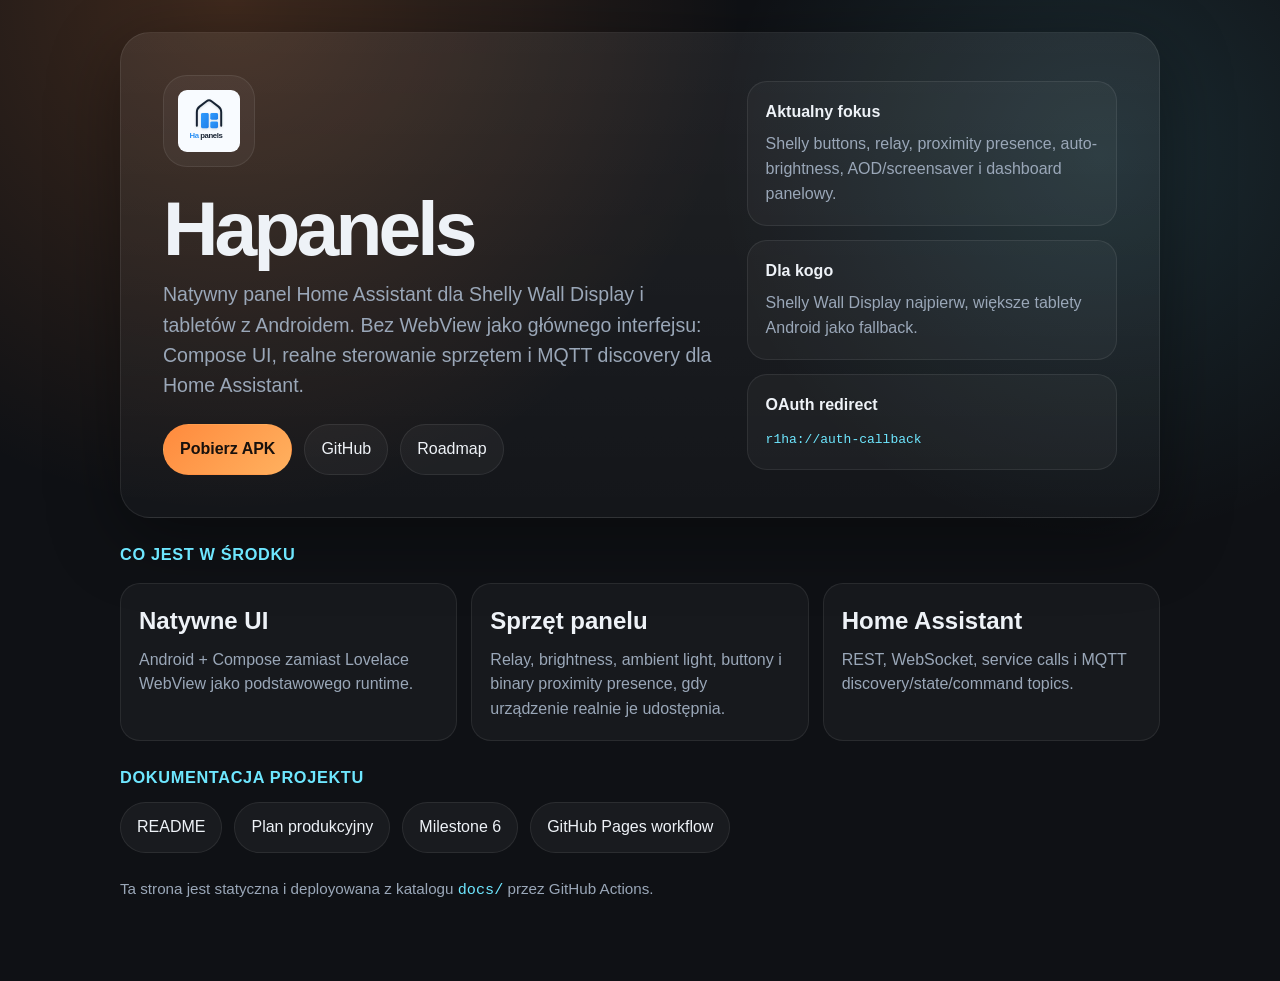
==== docs/index.html @ ddf45ead "docs: add pages site and polish settings" ====
<!DOCTYPE html>
<html lang="pl">
<head>
  <meta charset="utf-8">
  <meta name="viewport" content="width=device-width, initial-scale=1">
  <meta name="color-scheme" content="dark light">
  <title>Hapanels</title>
  <meta name="description" content="Natywny panel Home Assistant dla Shelly Wall Display i tabletów z Androidem.">
  <link rel="redirect_uri" href="r1ha://auth-callback">
  <style>
    :root {
      --bg: #0f1115;
      --panel: #171b24;
      --text: #eef2f7;
      --muted: #9aa7b8;
      --accent: #ff8a3d;
      --accent-2: #6ee7ff;
      --border: rgba(255, 255, 255, 0.08);
      --shadow: 0 20px 70px rgba(0, 0, 0, 0.38);
    }

    * { box-sizing: border-box; }
    body {
      margin: 0;
      font-family: Inter, -apple-system, BlinkMacSystemFont, "Segoe UI", Roboto, sans-serif;
      background:
        radial-gradient(circle at 18% 0%, rgba(255, 138, 61, 0.20), transparent 32rem),
        radial-gradient(circle at 86% 16%, rgba(110, 231, 255, 0.12), transparent 24rem),
        var(--bg);
      color: var(--text);
      line-height: 1.55;
    }

    a { color: inherit; text-decoration: none; }
    code { color: var(--accent-2); }
    .wrap { max-width: 1080px; margin: 0 auto; padding: 32px 20px 64px; }
    .hero {
      display: grid;
      gap: 28px;
      grid-template-columns: 1.2fr 0.8fr;
      align-items: center;
      padding: clamp(22px, 4vw, 42px);
      border: 1px solid var(--border);
      border-radius: 30px;
      background: linear-gradient(180deg, rgba(255,255,255,0.07), rgba(255,255,255,0.025));
      box-shadow: var(--shadow);
    }

    .brand {
      width: 92px;
      height: 92px;
      padding: 14px;
      border-radius: 24px;
      background: rgba(255, 255, 255, 0.045);
      border: 1px solid var(--border);
      margin-bottom: 18px;
    }

    h1 { font-size: clamp(2.5rem, 6vw, 5rem); line-height: 0.92; margin: 0 0 16px; letter-spacing: -0.05em; }
    .lead { font-size: clamp(1.05rem, 2vw, 1.22rem); color: var(--muted); max-width: 62ch; margin: 0 0 24px; }
    .actions, .links { display: flex; flex-wrap: wrap; gap: 12px; }
    .button {
      display: inline-flex;
      align-items: center;
      gap: 10px;
      padding: 12px 16px;
      border-radius: 999px;
      border: 1px solid var(--border);
      background: rgba(255,255,255,0.045);
    }
    .button.primary { background: linear-gradient(135deg, var(--accent), #ffb15f); color: #18110d; font-weight: 750; border-color: transparent; }
    .stack, .grid { display: grid; gap: 14px; }
    .grid { grid-template-columns: repeat(3, minmax(0, 1fr)); margin-top: 16px; }
    .stat, .card {
      padding: 18px;
      border-radius: 20px;
      border: 1px solid var(--border);
      background: rgba(255,255,255,0.035);
    }
    .stat strong, .card h2 { display: block; margin: 0 0 8px; }
    .muted, .card p, .footer { color: var(--muted); }
    .section { margin-top: 24px; }
    .section h3 { margin: 0 0 12px; font-size: 1.02rem; letter-spacing: 0.04em; text-transform: uppercase; color: var(--accent-2); }
    .card p { margin: 0; }
    .footer { margin-top: 24px; font-size: 0.95rem; }

    @media (max-width: 860px) {
      .hero, .grid { grid-template-columns: 1fr; }
    }
  </style>
</head>
<body>
  <main class="wrap">
    <section class="hero">
      <div>
        <img class="brand" src="assets/hapanels-logo.svg" alt="Hapanels logo">
        <h1>Hapanels</h1>
        <p class="lead">Natywny panel Home Assistant dla Shelly Wall Display i tabletów z Androidem. Bez WebView jako głównego interfejsu: Compose UI, realne sterowanie sprzętem i MQTT discovery dla Home Assistant.</p>
        <div class="actions">
          <a class="button primary" href="https://github.com/tw-zs/Hapanels/releases">Pobierz APK</a>
          <a class="button" href="https://github.com/tw-zs/Hapanels">GitHub</a>
          <a class="button" href="https://github.com/tw-zs/Hapanels/blob/main/docs/ROADMAP.md">Roadmap</a>
        </div>
      </div>
      <div class="stack">
        <div class="stat">
          <strong>Aktualny fokus</strong>
          <span class="muted">Shelly buttons, relay, proximity presence, auto-brightness, AOD/screensaver i dashboard panelowy.</span>
        </div>
        <div class="stat">
          <strong>Dla kogo</strong>
          <span class="muted">Shelly Wall Display najpierw, większe tablety Android jako fallback.</span>
        </div>
        <div class="stat">
          <strong>OAuth redirect</strong>
          <span class="muted"><code>r1ha://auth-callback</code></span>
        </div>
      </div>
    </section>

    <section class="section">
      <h3>Co jest w środku</h3>
      <div class="grid">
        <div class="card">
          <h2>Natywne UI</h2>
          <p>Android + Compose zamiast Lovelace WebView jako podstawowego runtime.</p>
        </div>
        <div class="card">
          <h2>Sprzęt panelu</h2>
          <p>Relay, brightness, ambient light, buttony i binary proximity presence, gdy urządzenie realnie je udostępnia.</p>
        </div>
        <div class="card">
          <h2>Home Assistant</h2>
          <p>REST, WebSocket, service calls i MQTT discovery/state/command topics.</p>
        </div>
      </div>
    </section>

    <section class="section">
      <h3>Dokumentacja projektu</h3>
      <div class="links">
        <a class="button" href="https://github.com/tw-zs/Hapanels/blob/main/README.md">README</a>
        <a class="button" href="https://github.com/tw-zs/Hapanels/blob/main/docs/PRODUCTION_PLAN.md">Plan produkcyjny</a>
        <a class="button" href="https://github.com/tw-zs/Hapanels/blob/main/docs/MILESTONE_6_AGENT_BRIEF.md">Milestone 6</a>
        <a class="button" href="https://github.com/tw-zs/Hapanels/actions/workflows/pages.yml">GitHub Pages workflow</a>
      </div>
      <p class="footer">Ta strona jest statyczna i deployowana z katalogu <code>docs/</code> przez GitHub Actions.</p>
    </section>
  </main>
</body>
</html>
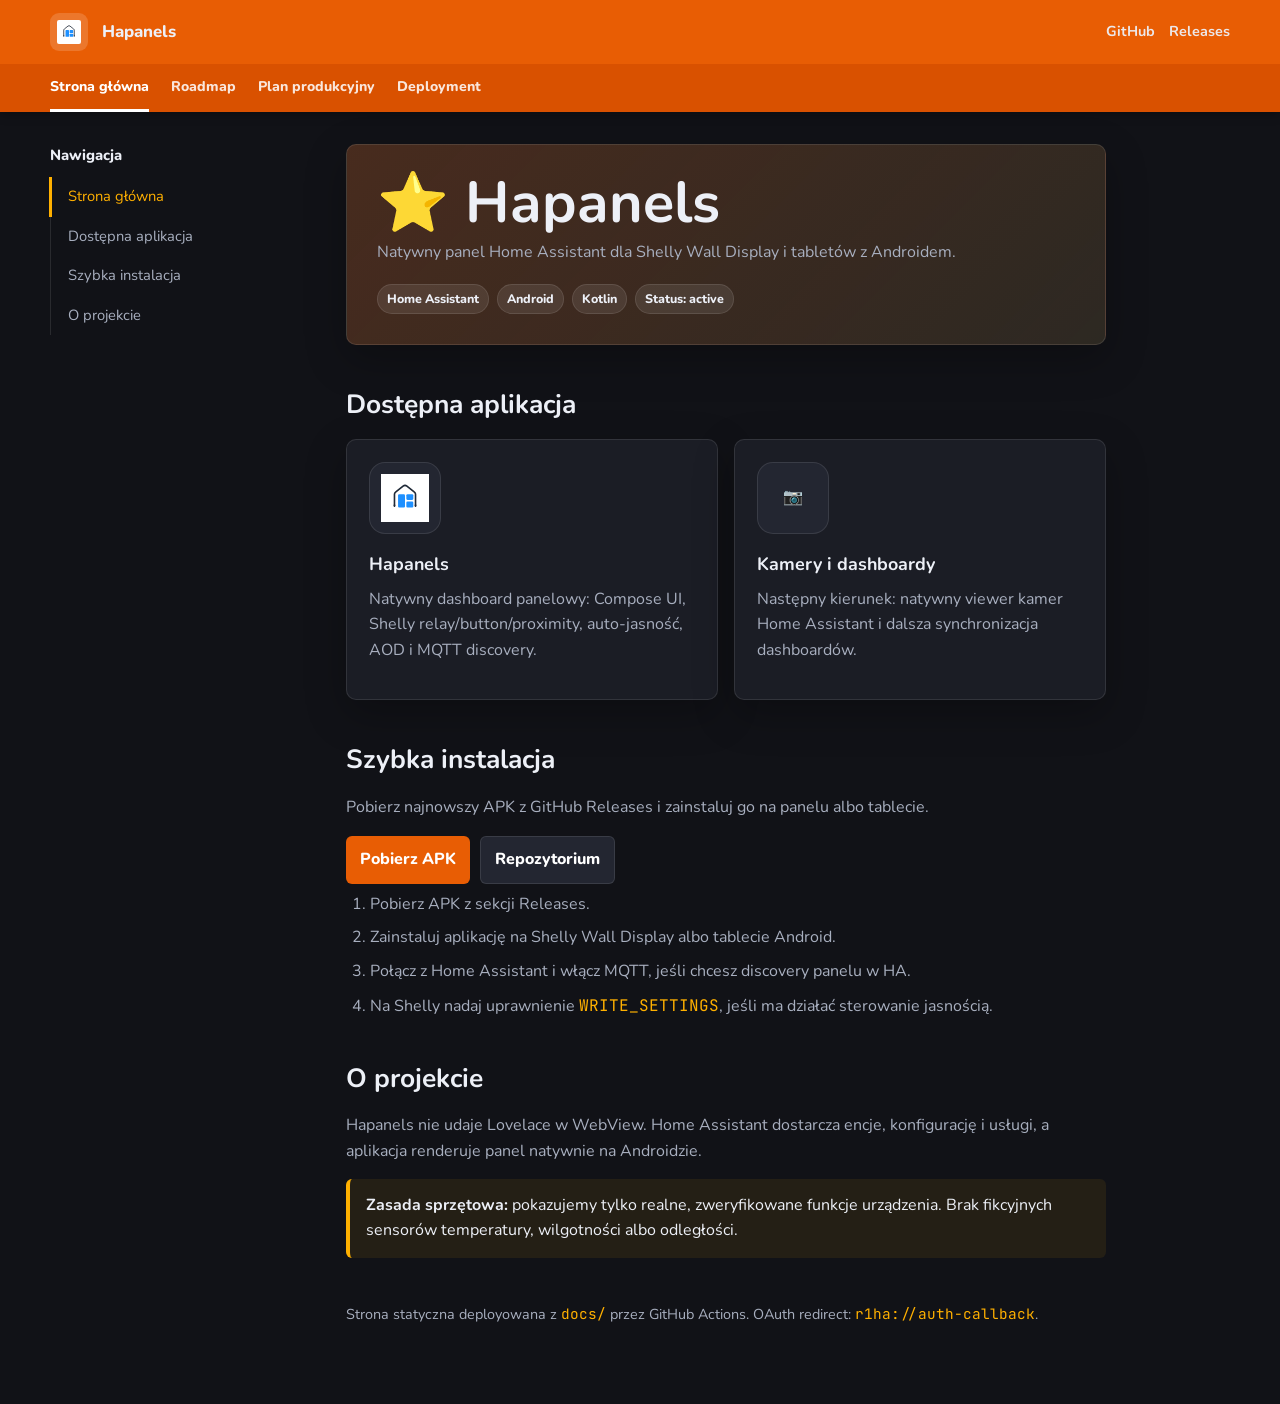
==== commit 1e1e88e5: "docs: restyle pages landing" ====
--- a/docs/index.html
+++ b/docs/index.html
@@ -7,145 +7,269 @@
   <title>Hapanels</title>
   <meta name="description" content="Natywny panel Home Assistant dla Shelly Wall Display i tabletów z Androidem.">
   <link rel="redirect_uri" href="r1ha://auth-callback">
+  <link rel="preconnect" href="https://fonts.gstatic.com" crossorigin>
+  <link rel="stylesheet" href="https://fonts.googleapis.com/css2?family=JetBrains+Mono:wght@400;700&family=Nunito:wght@300;400;700;800&display=swap">
   <style>
     :root {
-      --bg: #0f1115;
-      --panel: #171b24;
-      --text: #eef2f7;
-      --muted: #9aa7b8;
-      --accent: #ff8a3d;
-      --accent-2: #6ee7ff;
-      --border: rgba(255, 255, 255, 0.08);
-      --shadow: 0 20px 70px rgba(0, 0, 0, 0.38);
+      --bg: #111217;
+      --surface: #1b1d25;
+      --surface-2: #232631;
+      --text: #edf0f7;
+      --muted: #a8afbf;
+      --header: #e85d04;
+      --accent: #ffb000;
+      --link: #ffb74d;
+      --border: rgba(255, 255, 255, 0.10);
+      --shadow: 0 14px 40px rgba(0, 0, 0, 0.26);
+      --content: 760px;
+      --side: 260px;
     }
 
     * { box-sizing: border-box; }
+    html { scroll-behavior: smooth; }
     body {
       margin: 0;
-      font-family: Inter, -apple-system, BlinkMacSystemFont, "Segoe UI", Roboto, sans-serif;
-      background:
-        radial-gradient(circle at 18% 0%, rgba(255, 138, 61, 0.20), transparent 32rem),
-        radial-gradient(circle at 86% 16%, rgba(110, 231, 255, 0.12), transparent 24rem),
-        var(--bg);
+      font-family: Nunito, -apple-system, BlinkMacSystemFont, "Segoe UI", sans-serif;
+      background: var(--bg);
       color: var(--text);
-      line-height: 1.55;
+      line-height: 1.6;
     }
 
     a { color: inherit; text-decoration: none; }
-    code { color: var(--accent-2); }
-    .wrap { max-width: 1080px; margin: 0 auto; padding: 32px 20px 64px; }
+    code { font-family: "JetBrains Mono", monospace; color: var(--accent); }
+    .topbar {
+      position: sticky;
+      top: 0;
+      z-index: 10;
+      background: var(--header);
+      box-shadow: 0 2px 10px rgba(0, 0, 0, 0.35);
+    }
+    .topbar-inner {
+      display: flex;
+      align-items: center;
+      gap: 14px;
+      max-width: 1220px;
+      height: 64px;
+      margin: 0 auto;
+      padding: 0 20px;
+    }
+    .logo {
+      width: 38px;
+      height: 38px;
+      padding: 7px;
+      border-radius: 9px;
+      background: rgba(255, 255, 255, 0.16);
+    }
+    .title { font-size: 1.05rem; font-weight: 800; flex: 1; }
+    .top-link { font-size: 0.9rem; font-weight: 700; opacity: 0.95; }
+    .tabs { background: #d95100; }
+    .tabs-inner {
+      display: flex;
+      gap: 22px;
+      max-width: 1220px;
+      margin: 0 auto;
+      padding: 0 20px;
+      overflow-x: auto;
+    }
+    .tab {
+      display: block;
+      padding: 12px 0 10px;
+      border-bottom: 3px solid transparent;
+      color: rgba(255, 255, 255, 0.86);
+      font-size: 0.88rem;
+      font-weight: 800;
+      white-space: nowrap;
+    }
+    .tab.active { border-color: white; color: white; }
+
+    .layout {
+      display: grid;
+      grid-template-columns: var(--side) minmax(0, var(--content));
+      gap: 36px;
+      max-width: 1220px;
+      margin: 0 auto;
+      padding: 32px 20px 64px;
+    }
+    .sidebar {
+      position: sticky;
+      top: 116px;
+      align-self: start;
+      color: var(--muted);
+      font-size: 0.92rem;
+    }
+    .sidebar-title { color: var(--text); font-weight: 800; margin-bottom: 10px; }
+    .nav-list { list-style: none; padding: 0; margin: 0; border-left: 1px solid var(--border); }
+    .nav-list a {
+      display: block;
+      padding: 8px 0 8px 16px;
+      border-left: 3px solid transparent;
+      transform: translateX(-2px);
+    }
+    .nav-list a:hover, .nav-list a.active { color: var(--accent); border-left-color: var(--accent); }
+
+    .content { min-width: 0; }
     .hero {
+      padding: 30px;
+      border-radius: 10px;
+      background: linear-gradient(135deg, rgba(232, 93, 4, 0.22), rgba(255, 176, 0, 0.08)), var(--surface);
+      border: 1px solid var(--border);
+      box-shadow: var(--shadow);
+    }
+    h1 { margin: 0 0 8px; font-size: clamp(2.2rem, 6vw, 3.6rem); line-height: 1; }
+    h2 { margin: 38px 0 14px; font-size: 1.65rem; }
+    h3 { margin: 0 0 8px; font-size: 1.12rem; }
+    p { margin: 0 0 14px; color: var(--muted); }
+    .badge-row { display: flex; flex-wrap: wrap; gap: 8px; margin-top: 18px; }
+    .badge {
+      display: inline-flex;
+      align-items: center;
+      gap: 6px;
+      padding: 4px 9px;
+      border-radius: 999px;
+      background: rgba(255, 255, 255, 0.09);
+      border: 1px solid var(--border);
+      font-size: 0.78rem;
+      font-weight: 800;
+      color: var(--text);
+    }
+    .app-cards {
       display: grid;
-      gap: 28px;
-      grid-template-columns: 1.2fr 0.8fr;
-      align-items: center;
-      padding: clamp(22px, 4vw, 42px);
-      border: 1px solid var(--border);
-      border-radius: 30px;
-      background: linear-gradient(180deg, rgba(255,255,255,0.07), rgba(255,255,255,0.025));
+      grid-template-columns: repeat(2, minmax(0, 1fr));
+      gap: 16px;
+    }
+    .app-card {
+      display: block;
+      min-height: 210px;
+      padding: 22px;
+      border-radius: 10px;
+      border: 1px solid var(--border);
+      background: var(--surface);
       box-shadow: var(--shadow);
-    }
-
-    .brand {
-      width: 92px;
-      height: 92px;
-      padding: 14px;
-      border-radius: 24px;
-      background: rgba(255, 255, 255, 0.045);
-      border: 1px solid var(--border);
-      margin-bottom: 18px;
-    }
-
-    h1 { font-size: clamp(2.5rem, 6vw, 5rem); line-height: 0.92; margin: 0 0 16px; letter-spacing: -0.05em; }
-    .lead { font-size: clamp(1.05rem, 2vw, 1.22rem); color: var(--muted); max-width: 62ch; margin: 0 0 24px; }
-    .actions, .links { display: flex; flex-wrap: wrap; gap: 12px; }
+      transition: transform 150ms ease, border-color 150ms ease;
+    }
+    .app-card:hover { transform: translateY(-2px); border-color: rgba(255, 176, 0, 0.55); }
+    .icon {
+      display: grid;
+      place-items: center;
+      width: 72px;
+      height: 72px;
+      margin-bottom: 16px;
+      border-radius: 16px;
+      background: var(--surface-2);
+      border: 1px solid var(--border);
+    }
+    .icon img { max-width: 48px; max-height: 48px; }
+    .steps {
+      margin: 0;
+      padding-left: 24px;
+      color: var(--muted);
+    }
+    .steps li { margin: 8px 0; }
+    .button-row { display: flex; flex-wrap: wrap; gap: 10px; margin-top: 16px; }
     .button {
       display: inline-flex;
       align-items: center;
-      gap: 10px;
-      padding: 12px 16px;
-      border-radius: 999px;
-      border: 1px solid var(--border);
-      background: rgba(255,255,255,0.045);
-    }
-    .button.primary { background: linear-gradient(135deg, var(--accent), #ffb15f); color: #18110d; font-weight: 750; border-color: transparent; }
-    .stack, .grid { display: grid; gap: 14px; }
-    .grid { grid-template-columns: repeat(3, minmax(0, 1fr)); margin-top: 16px; }
-    .stat, .card {
-      padding: 18px;
-      border-radius: 20px;
-      border: 1px solid var(--border);
-      background: rgba(255,255,255,0.035);
-    }
-    .stat strong, .card h2 { display: block; margin: 0 0 8px; }
-    .muted, .card p, .footer { color: var(--muted); }
-    .section { margin-top: 24px; }
-    .section h3 { margin: 0 0 12px; font-size: 1.02rem; letter-spacing: 0.04em; text-transform: uppercase; color: var(--accent-2); }
-    .card p { margin: 0; }
-    .footer { margin-top: 24px; font-size: 0.95rem; }
-
-    @media (max-width: 860px) {
-      .hero, .grid { grid-template-columns: 1fr; }
+      justify-content: center;
+      padding: 10px 14px;
+      border-radius: 6px;
+      background: var(--header);
+      color: white;
+      font-weight: 800;
+    }
+    .button.secondary { background: var(--surface-2); border: 1px solid var(--border); }
+    .note {
+      padding: 14px 16px;
+      border-left: 4px solid var(--accent);
+      border-radius: 6px;
+      background: rgba(255, 176, 0, 0.08);
+    }
+    .footer { margin-top: 44px; color: var(--muted); font-size: 0.9rem; }
+
+    @media (max-width: 900px) {
+      .layout { grid-template-columns: 1fr; }
+      .sidebar { position: static; }
+      .app-cards { grid-template-columns: 1fr; }
+      .top-link.optional { display: none; }
     }
   </style>
 </head>
 <body>
-  <main class="wrap">
-    <section class="hero">
-      <div>
-        <img class="brand" src="assets/hapanels-logo.svg" alt="Hapanels logo">
-        <h1>Hapanels</h1>
-        <p class="lead">Natywny panel Home Assistant dla Shelly Wall Display i tabletów z Androidem. Bez WebView jako głównego interfejsu: Compose UI, realne sterowanie sprzętem i MQTT discovery dla Home Assistant.</p>
-        <div class="actions">
-          <a class="button primary" href="https://github.com/tw-zs/Hapanels/releases">Pobierz APK</a>
-          <a class="button" href="https://github.com/tw-zs/Hapanels">GitHub</a>
-          <a class="button" href="https://github.com/tw-zs/Hapanels/blob/main/docs/ROADMAP.md">Roadmap</a>
+  <header class="topbar">
+    <div class="topbar-inner">
+      <img class="logo" src="assets/hapanels_icon_no_text.svg" alt="Hapanels logo">
+      <div class="title">Hapanels</div>
+      <a class="top-link optional" href="https://github.com/tw-zs/Hapanels">GitHub</a>
+      <a class="top-link" href="https://github.com/tw-zs/Hapanels/releases">Releases</a>
+    </div>
+    <nav class="tabs" aria-label="Zakładki">
+      <div class="tabs-inner">
+        <a class="tab active" href="./">Strona główna</a>
+        <a class="tab" href="https://github.com/tw-zs/Hapanels/blob/main/docs/ROADMAP.md">Roadmap</a>
+        <a class="tab" href="https://github.com/tw-zs/Hapanels/blob/main/docs/PRODUCTION_PLAN.md">Plan produkcyjny</a>
+        <a class="tab" href="https://github.com/tw-zs/Hapanels/actions/workflows/pages.yml">Deployment</a>
+      </div>
+    </nav>
+  </header>
+
+  <div class="layout">
+    <aside class="sidebar">
+      <div class="sidebar-title">Nawigacja</div>
+      <nav aria-label="Nawigacja boczna">
+        <ul class="nav-list">
+          <li><a class="active" href="#hapanels">Strona główna</a></li>
+          <li><a href="#aplikacje">Dostępna aplikacja</a></li>
+          <li><a href="#instalacja">Szybka instalacja</a></li>
+          <li><a href="#projekt">O projekcie</a></li>
+        </ul>
+      </nav>
+    </aside>
+
+    <main class="content">
+      <section id="hapanels" class="hero">
+        <h1>⭐ Hapanels</h1>
+        <p>Natywny panel Home Assistant dla Shelly Wall Display i tabletów z Androidem.</p>
+        <div class="badge-row" aria-label="Status projektu">
+          <span class="badge">Home Assistant</span>
+          <span class="badge">Android</span>
+          <span class="badge">Kotlin</span>
+          <span class="badge">Status: active</span>
         </div>
-      </div>
-      <div class="stack">
-        <div class="stat">
-          <strong>Aktualny fokus</strong>
-          <span class="muted">Shelly buttons, relay, proximity presence, auto-brightness, AOD/screensaver i dashboard panelowy.</span>
-        </div>
-        <div class="stat">
-          <strong>Dla kogo</strong>
-          <span class="muted">Shelly Wall Display najpierw, większe tablety Android jako fallback.</span>
-        </div>
-        <div class="stat">
-          <strong>OAuth redirect</strong>
-          <span class="muted"><code>r1ha://auth-callback</code></span>
-        </div>
-      </div>
-    </section>
-
-    <section class="section">
-      <h3>Co jest w środku</h3>
-      <div class="grid">
-        <div class="card">
-          <h2>Natywne UI</h2>
-          <p>Android + Compose zamiast Lovelace WebView jako podstawowego runtime.</p>
-        </div>
-        <div class="card">
-          <h2>Sprzęt panelu</h2>
-          <p>Relay, brightness, ambient light, buttony i binary proximity presence, gdy urządzenie realnie je udostępnia.</p>
-        </div>
-        <div class="card">
-          <h2>Home Assistant</h2>
-          <p>REST, WebSocket, service calls i MQTT discovery/state/command topics.</p>
-        </div>
-      </div>
-    </section>
-
-    <section class="section">
-      <h3>Dokumentacja projektu</h3>
-      <div class="links">
-        <a class="button" href="https://github.com/tw-zs/Hapanels/blob/main/README.md">README</a>
-        <a class="button" href="https://github.com/tw-zs/Hapanels/blob/main/docs/PRODUCTION_PLAN.md">Plan produkcyjny</a>
-        <a class="button" href="https://github.com/tw-zs/Hapanels/blob/main/docs/MILESTONE_6_AGENT_BRIEF.md">Milestone 6</a>
-        <a class="button" href="https://github.com/tw-zs/Hapanels/actions/workflows/pages.yml">GitHub Pages workflow</a>
-      </div>
-      <p class="footer">Ta strona jest statyczna i deployowana z katalogu <code>docs/</code> przez GitHub Actions.</p>
-    </section>
-  </main>
+      </section>
+
+      <h2 id="aplikacje">Dostępna aplikacja</h2>
+      <div class="app-cards">
+        <a class="app-card" href="https://github.com/tw-zs/Hapanels/releases">
+          <div class="icon"><img src="assets/hapanels_icon_no_text.svg" alt="Hapanels"></div>
+          <h3>Hapanels</h3>
+          <p>Natywny dashboard panelowy: Compose UI, Shelly relay/button/proximity, auto-jasność, AOD i MQTT discovery.</p>
+        </a>
+        <a class="app-card" href="https://github.com/tw-zs/Hapanels/blob/main/docs/ROADMAP.md">
+          <div class="icon">📷</div>
+          <h3>Kamery i dashboardy</h3>
+          <p>Następny kierunek: natywny viewer kamer Home Assistant i dalsza synchronizacja dashboardów.</p>
+        </a>
+      </div>
+
+      <h2 id="instalacja">Szybka instalacja</h2>
+      <p>Pobierz najnowszy APK z GitHub Releases i zainstaluj go na panelu albo tablecie.</p>
+      <div class="button-row">
+        <a class="button" href="https://github.com/tw-zs/Hapanels/releases">Pobierz APK</a>
+        <a class="button secondary" href="https://github.com/tw-zs/Hapanels">Repozytorium</a>
+      </div>
+      <ol class="steps">
+        <li>Pobierz APK z sekcji Releases.</li>
+        <li>Zainstaluj aplikację na Shelly Wall Display albo tablecie Android.</li>
+        <li>Połącz z Home Assistant i włącz MQTT, jeśli chcesz discovery panelu w HA.</li>
+        <li>Na Shelly nadaj uprawnienie <code>WRITE_SETTINGS</code>, jeśli ma działać sterowanie jasnością.</li>
+      </ol>
+
+      <h2 id="projekt">O projekcie</h2>
+      <p>Hapanels nie udaje Lovelace w WebView. Home Assistant dostarcza encje, konfigurację i usługi, a aplikacja renderuje panel natywnie na Androidzie.</p>
+      <div class="note">
+        <strong>Zasada sprzętowa:</strong> pokazujemy tylko realne, zweryfikowane funkcje urządzenia. Brak fikcyjnych sensorów temperatury, wilgotności albo odległości.
+      </div>
+      <p class="footer">Strona statyczna deployowana z <code>docs/</code> przez GitHub Actions. OAuth redirect: <code>r1ha://auth-callback</code>.</p>
+    </main>
+  </div>
 </body>
 </html>
